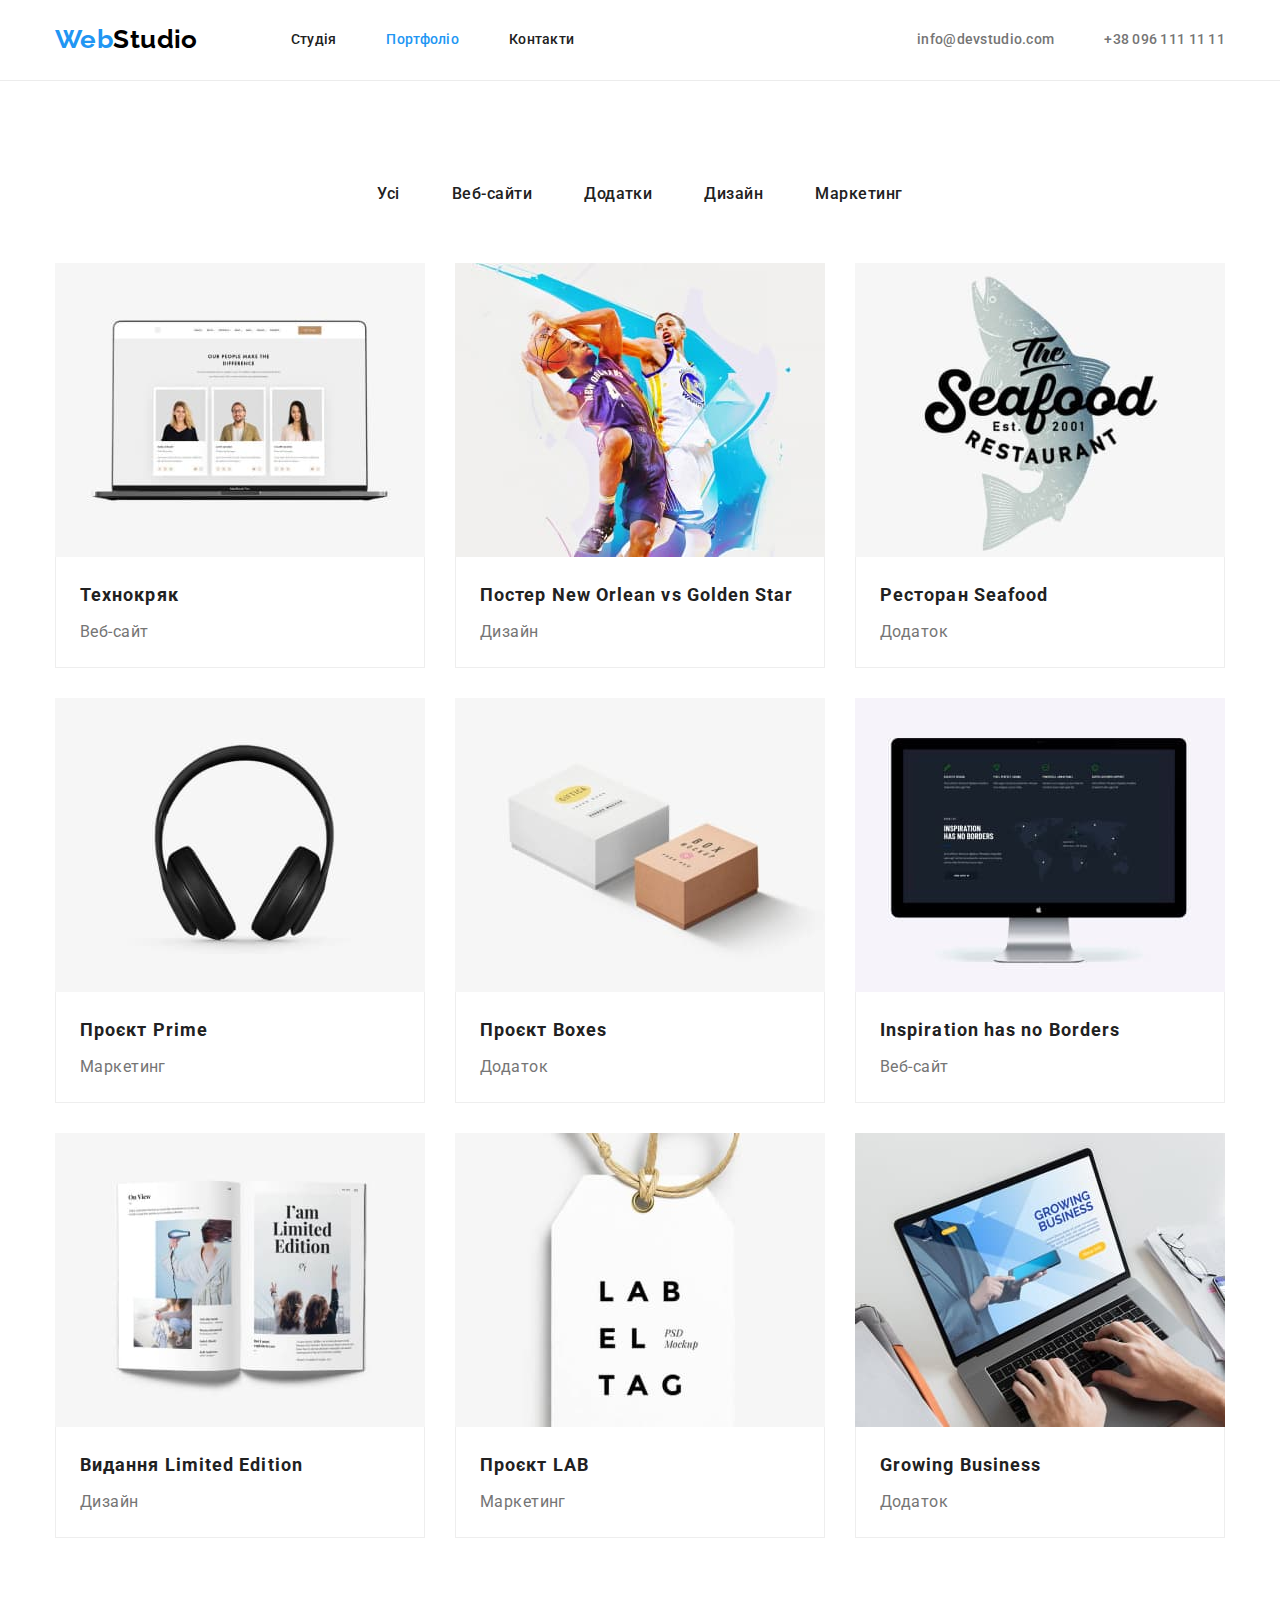
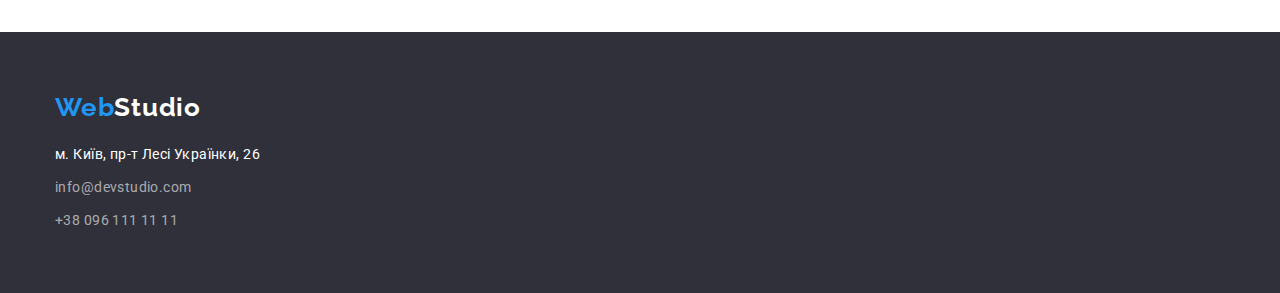
==== portfolio.html @ 1ce5d3e1 "copy 3" ====
<!DOCTYPE html>
<html lang="uk">
  <head>
    <meta charset="UTF-8" />
    <meta http-equiv="X-UA-Compatible" content="IE=edge" />
    <meta name="viewport" content="width=device-width, initial-scale=1.0" />
    <title lang="en">WebStudio</title>
    <link
      rel="stylesheet"
      href="https://cdnjs.cloudflare.com/ajax/libs/modern-normalize/1.1.0/modern-normalize.min.css"
      integrity="sha512-wpPYUAdjBVSE4KJnH1VR1HeZfpl1ub8YT/NKx4PuQ5NmX2tKuGu6U/JRp5y+Y8XG2tV+wKQpNHVUX03MfMFn9Q=="
      crossorigin="anonymous"
      referrerpolicy="no-referrer"
    />
    <link rel="stylesheet" href="./css/styles.css" />
    <link rel="preconnect" href="https://fonts.googleapis.com" />
    <link rel="preconnect" href="https://fonts.gstatic.com" crossorigin />
    <link
      href="https://fonts.googleapis.com/css2?family=Raleway:wght@700&family=Roboto:wght@400;500;700;900&display=swap"
      rel="stylesheet"
    />
  </head>
  <body>
    <header class="header">
      <div class="container main-header">
        <nav class="nav">
          <a class="header-logo link" href="./index.html" lang="en"
            >Web<span class="logo-link">Studio</span>
          </a>
          <ul class="header-list list">
            <li class="header-item">
              <a class="header-link link" href="./index.html">Студія</a>
            </li>
            <li class="header-item">
              <a class="header-link link current" href="./portfolio.html">Портфоліо</a>
            </li>
            <li class="header-item">
              <a class="header-link link" href="./index.html">Контакти</a>
            </li>
          </ul>
        </nav>
        <ul class="header-list-contact list">
          <li class="header-item">
            <a class="header-link-right link" href="mailto:info@devstudio.com"
              >info@devstudio.com</a
            >
          </li>
          <li class="header-item">
            <a class="header-link-right link" href="tel:+380961111111">+38 096 111 11 11</a>
          </li>
        </ul>
      </div>
    </header>
    <main>
      <section class="project section">
        <div class="container">
          <h1 class="visually-hidden">Portfolio</h1>
          <ul class="filers-list list">
            <li class="filters-item"><button class="filters-btn" type="button">Усі</button></li>
            <li class="filters-item">
              <button class="filters-btn" type="button">Веб-сайти</button>
            </li>
            <li class="filters-item"><button class="filters-btn" type="button">Додатки</button></li>
            <li class="filters-item"><button class="filters-btn" type="button">Дизайн</button></li>
            <li class="filters-item">
              <button class="filters-btn" type="button">Маркетинг</button>
            </li>
          </ul>
          <ul class="project-list list">
            <li class="project-item">
              <a class="project-link link" href="">
                <img
                  class="img"
                  src="./images/portfolio/portfolio_1.jpg"
                  alt="Ноутбук"
                  width="370"
                  height="294"
                />
                <div class="icone-text">
                  <h2 class="project-subtitle">Технокряк</h2>
                  <p class="project-text">Веб-сайт</p>
                </div>
              </a>
            </li>
            <li class="project-item">
              <a class="project-link link" href="">
                <img
                  class="img"
                  src="./images/portfolio/portfolio_2.jpg"
                  alt="Постер волейболистів"
                  width="370"
                  height="294"
                />
                <div class="icone-text">
                  <h2 class="project-subtitle">Постер New Orlean vs Golden Star</h2>
                  <p class="project-text">Дизайн</p>
                </div>
              </a>
            </li>
            <li class="project-item">
              <a class="project-link link" href="">
                <img
                  class="img"
                  src="./images/portfolio/portfolio_3.jpg"
                  alt="Емблема ресторана у формі риби"
                  width="370"
                  height="294"
                />
                <div class="icone-text">
                  <h2 class="project-subtitle">Ресторан Seafood</h2>
                  <p class="project-text">Додаток</p>
                </div>
              </a>
            </li>
            <li class="project-item">
              <a class="project-link link" href="">
                <img
                  class="img"
                  src="./images/portfolio/portfolio_4.jpg"
                  alt="Чорні навушники"
                  width="370"
                  height="294"
                />
                <div class="icone-text">
                  <h2 class="project-subtitle">Проєкт Prime</h2>
                  <p class="project-text">Маркетинг</p>
                </div>
              </a>
            </li>
            <li class="project-item">
              <a class="project-link link" href="">
                <img
                  class="img"
                  src="./images/portfolio/portfolio_5.jpg"
                  alt="Дві картонні коробки"
                  width="370"
                  height="294"
                />
                <div class="icone-text">
                  <h2 class="project-subtitle">Проєкт Boxes</h2>
                  <p class="project-text">Додаток</p>
                </div>
              </a>
            </li>
            <li class="project-item">
              <a class="project-link link" href="">
                <img
                  class="img"
                  src="./images/portfolio/portfolio_6.jpg"
                  alt="Монітор"
                  width="370"
                  height="294"
                />
                <div class="icone-text">
                  <h2 class="project-subtitle">Inspiration has no Borders</h2>
                  <p class="project-text">Веб-сайт</p>
                </div>
              </a>
            </li>
            <li class="project-item">
              <a class="project-link link" href="">
                <img
                  class="img"
                  src="./images/portfolio/portfolio_7.jpg"
                  alt="Розгорнута книга"
                  width="370"
                  height="294"
                />
                <div class="icone-text">
                  <h2 class="project-subtitle">Видання Limited Edition</h2>
                  <p class="project-text">Дизайн</p>
                </div>
              </a>
            </li>
            <li class="project-item">
              <a class="project-link link" href="">
                <img
                  class="img"
                  src="./images/portfolio/portfolio_8.jpg"
                  alt="Лейбочка"
                  width="370"
                  height="294"
                />
                <div class="icone-text">
                  <h2 class="project-subtitle">Проєкт LAB</h2>
                  <p class="project-text">Маркетинг</p>
                </div>
              </a>
            </li>
            <li class="project-item">
              <a class="project-link link" href="">
                <img
                  class="img"
                  src="./images/portfolio/portfolio_9.jpg"
                  alt="Ноутбук"
                  width="370"
                  height="294"
                />
                <div class="icone-text">
                  <h2 class="project-subtitle">Growing Business</h2>
                  <p class="project-text">Додаток</p>
                </div>
              </a>
            </li>
          </ul>
        </div>
      </section>
    </main>
    <footer class="footer">
      <div class="container">
        <a class="footer-logo link" href="./index.html" lang="en"
          >Web<span class="logo-link-footer">Studio</span></a
        >
        <address class="footer-address">
          <ul class="footer-list">
            <li class="footer-item list">
              <a
                class="footer-link-place link"
                href="https://goo.gl/maps/7BdyWeGDy39fK2eF7"
                target="_blank"
                rel="noopener noreferrer nofollow"
              >
                м. Київ, пр-т Лесі Українки, 26
              </a>
            </li>
            <li class="footer-item list">
              <a class="footer-link link" href="mailto:info@devstudio.com">info@devstudio.com</a>
            </li>
            <li class="footer-item list">
              <a class="footer-link link" href="tel:+380961111111">+38 096 111 11 11</a>
            </li>
          </ul>
        </address>
      </div>
    </footer>
  </body>
</html>
---- css/styles.css ----
html {
  box-sizing: border-box;
  /* position: relative;
  width: 1600px;
  height: 2346px; */
}

*,
*::before,
*::after {
  box-sizing: inherit;
  margin: 0;
  padding: 0;
  list-style: none;
}

:root {
  --main-text-color: #212121;
  --secondary-text-color: #ffffff;
  --ouwer-text-color: #757575;
  --acent-color: #2196f3;
  --contener-color: #eeeeee;
  --logo-color-text: #000000;
  --buttons-port-color: #f5f4fa;
  --footer-text-color: rgba(255, 255, 255, 0.6);
  --background-footer-color: #2f303a;
  --background-section: #e5e5e5;
  --line-color: #ececec;
  --background-color: #ffffff;
  --icon-color: #afb1b8;
  --main-font: Roboto, sans-serif;
}

body {
  background-color: var(--background-color);
  color: var(--main-text-color);
  font-family: var(--main-font);
  font-size: 14px;
  letter-spacing: 0.03em;
}

/* :root {
  --main-title-color: #212121;
  --mail-font: 'Roboto', sans-serif;
  --main-background: #ffffff;
  --accent-color: #2196f3;
} */

/* body {
  font-family: 'Roboto', sans-serif;
  background-color: #ffffff;
  color: #212121;
  font-size: 14px;
  letter-spacing: 0.03em;
} */

h1,
h2,
h3,
h4,
h5,
h6,
p {
  margin: 0;
}

ul,
ol {
  margin: 0;
  padding-left: 0;
}

.list {
  list-style: none;
  padding-left: 0;
  margin: 0;
}

.link {
  text-decoration: none;
}

img {
  display: block;
  max-width: 100%;
  height: auto;
}

address {
  font-style: normal;
}

button {
  display: block;
  cursor: pointer;
  border: none;
  border-radius: 4px;
}

.visually-hidden {
  position: absolute;
  white-space: nowrap;
  width: 1px;
  height: 1px;
  overflow: hidden;
  border: 0;
  padding: 0;
  clip: rect(0 0 0 0);
  clip-path: inset(50%);
  margin: -1px;
}

.container {
  /* margin-left: auto;
/* margin-right: auto; */
  /* padding-left: 15px;
  padding-right: 15px; */
  /* outline: 2px solid red; */
  width: 1200px;
  margin: 0 auto;
  padding: 0 15px;
}

.section {
  padding-top: 94px;
  padding-bottom: 94px;
}

/* --------------header------------- */

.header {
  background-color: var(--background-color);
  padding-top: 24px;
  padding-bottom: 25px;
  border-bottom: 1px solid var(--line-color);
}

.main-header {
  display: flex;
  align-items: center;
}

.header-list {
  display: flex;
  gap: 50px;
}

.header-list .header-item {
  /* background-color: gold; */
  /* border: 2px solid tomato; */
}

/* .header-list .header-item + .header-item {
  margin-left: 50px;
} */

/* .header-list .header-item:not(:last-child) {
  margin-right: 50px;
} */

.nav {
  display: flex;
  align-items: center;
}
.header-logo {
  font-family: 'Raleway', sans-serif;
  font-weight: 700;
  font-size: 26px;
  line-height: 1.19;
  margin-right: 93px;
  color: var(--acent-color);
}

.logo-link {
  color: var(--logo-color-text);
}

.header-link {
  font-weight: 500;
  line-height: 1.14;
  letter-spacing: 0.02em;
  text-align: center;
  color: var(--main-text-color);
}

.header-link:hover,
.header-link:focus,
.header-link-right:hover,
.header-link-right:focus {
  color: var(--acent-color);
}

.current {
  color: var(--acent-color);
}

.header-list-contact {
  display: flex;
  margin-left: auto;
}

.header-list-contact .header-item + .header-item {
  margin-left: 50px;
}

.header-link-right {
  font-weight: 500;
  line-height: 1.14;
  letter-spacing: 0.02em;
  color: var(--ouwer-text-color);
  /* padding-top: 32px;
  padding-bottom: 32px;
  display: block; */
}

/* -------------hero------------- */

.hero {
  padding-top: 200px;
  padding-bottom: 200px;
  background-color: var(--background-footer-color);
}

/* .hero-content {
} */

.hero-title {
  font-weight: 900;
  font-size: 44px;
  line-height: 1.36;
  letter-spacing: 0.06em;
  text-align: center;
  text-transform: uppercase;
  color: var(--secondary-text-color);
  max-width: 696px;
  margin: 0 auto 30px auto;
}

.hero-btn {
  font-family: inherit;
  font-weight: 700;
  font-size: 16px;
  line-height: 1.88;
  letter-spacing: 0.06em;
  color: var(--secondary-text-color);
  background: var(--acent-color);
  cursor: pointer;
  border-radius: 4px;
  border: 0;
  min-width: 216px;
  /* width: 216px;
  height: 50px; */
  padding: 10px 32px;
  text-align: center;
  margin: 0 auto;
  display: block;
}

.hero-btn:hover,
.hero-btn:focus {
  background: #188ce8;
}

/* ----------------second-section------------ */

.second-section {
  background-color: var(--background-color);
}
.second-section-list {
  display: flex;
  gap: 30px;
}

/* .second-section-item {
} */
.second-section-subtitle {
  font-weight: 700;
  line-height: 1.14;
  font-size: 14px;
  text-transform: uppercase;
  color: var(--main-text-color);
  margin-bottom: 10px;
}
.second-section-text {
  line-height: 1.71;
  color: var(--ouwer-text-color);
}

/* -----------------third-section------------- */
.third-section {
  background-color: var(--background-color);
  padding-top: 0;
}
.third-section-title {
  font-weight: 700;
  font-size: 36px;
  line-height: 1.17;
  text-align: center;
  color: var(--main-text-color);
  margin-bottom: 50px;
}
.third-section-list {
  display: flex;
  gap: 30px;
}
/* .third-section-item {
}
.third-section-images {
} */

/* --------------------fourth-section------------- */

.fourth-section {
  background-color: #f5f4fa;
}
.fourth-section-title {
  font-weight: 700;
  font-size: 36px;
  line-height: 1.17;
  text-align: center;
  color: var(--main-text-color);
  margin-bottom: 50px;
}
.fourth-section-list {
  display: flex;
  gap: 30px;
}
.fourth-section-item {
  width: calc((100%-90) / 4);
  box-shadow: 0px 1px 3px rgba(0, 0, 0, 0.12), 0px 1px 1px rgba(0, 0, 0, 0.14),
    0px 2px 1px rgba(0, 0, 0, 0.2);
  border-radius: 0px 0px 4px 4px;
}

/* .fourth-section-images {
} */
.fourth-section-subtitle {
  font-weight: 500;
  font-size: 16px;
  line-height: 1.19;
  text-align: center;
  color: var(--main-text-color);
  margin-bottom: 10px;
}
.fourth-section-text {
  font-size: 16px;
  line-height: 1.19;
  text-align: center;
  color: var(--ouwer-text-color);
}

.introducing {
  padding-top: 30px;
  padding-bottom: 30px;
  background-color: var(--background-color);
}

/* --------------footer------------- */

.footer {
  background-color: var(--background-footer-color);
  padding-top: 60px;
  padding-bottom: 60px;
}
.footer-logo {
  font-family: 'Raleway', sans-serif;
  font-style: normal;
  font-weight: 700;
  font-size: 26px;
  line-height: 1.19;
  letter-spacing: 0.03em;
  color: var(--acent-color);
  margin-bottom: 20px;
  display: inline-block;
}

.logo-link-footer {
  color: var(--secondary-text-color);
}

/* .footer-address {
} */
/* .footer-list {
}
.footer-item {
} */
.footer-link-place {
  font-style: normal;
  font-weight: 400;
  line-height: 1.71;
  color: var(--secondary-text-color);
}

.footer-link-place:hover,
.footer-link-place:focus {
  color: var(--acent-color);
  cursor: pointer;
}

.footer-link {
  font-style: normal;
  font-weight: 400;
  line-height: 1.71;
  color: var(--footer-text-color);
  margin-top: 9px;
  margin-top: 9px;
  display: block;
}

.footer-link:hover,
.footer-link:focus {
  color: var(--acent-color);
}

/* -----------------portfolio------------ */
/* -----------------project------------------ */

.project {
  background-color: var(--background-color);
  /* color: var(--main-text-color); */
}

.filers-list {
  margin-bottom: 50px;
  display: flex;
  justify-content: center;
  gap: 8px;
}

.filters-item {
  width: calc((100% - 32) / 5);
}

.filters-btn {
  font-family: var(--main-font);
  font-style: normal;
  font-weight: 500;
  font-size: 16px;
  line-height: 1.62;
  text-align: center;
  letter-spacing: 0.03em;
  color: var(--main-text-color);
  background: var(--buttons-port-colo);
  border-radius: 4px;
  border: 0;
  cursor: pointer;
  /* min-width: 73px; */
  padding: 6px 22px;
}

.filters-btn:hover,
.filters-btn:focus {
  color: var(--secondary-text-color);
  background-color: var(--acent-color);
}

.project-list {
  display: flex;
  flex-wrap: wrap;
  gap: 30px;
}

.project-item {
  width: calc((100% - 60) / 3);
}

.icone-text {
  padding: 20px 24px;
  color: var(--main-text-color);
  border: 1px solid var(--contener-color);
  border-top: none;
}
/* .project-link {
} */

.project-subtitle {
  font-weight: 700;
  font-size: 18px;
  line-height: 2;
  letter-spacing: 0.06em;
}
.project-text {
  font-weight: 400;
  font-size: 16px;
  line-height: 1.88;
  color: var(--ouwer-text-color);
  margin-top: 4px;
}
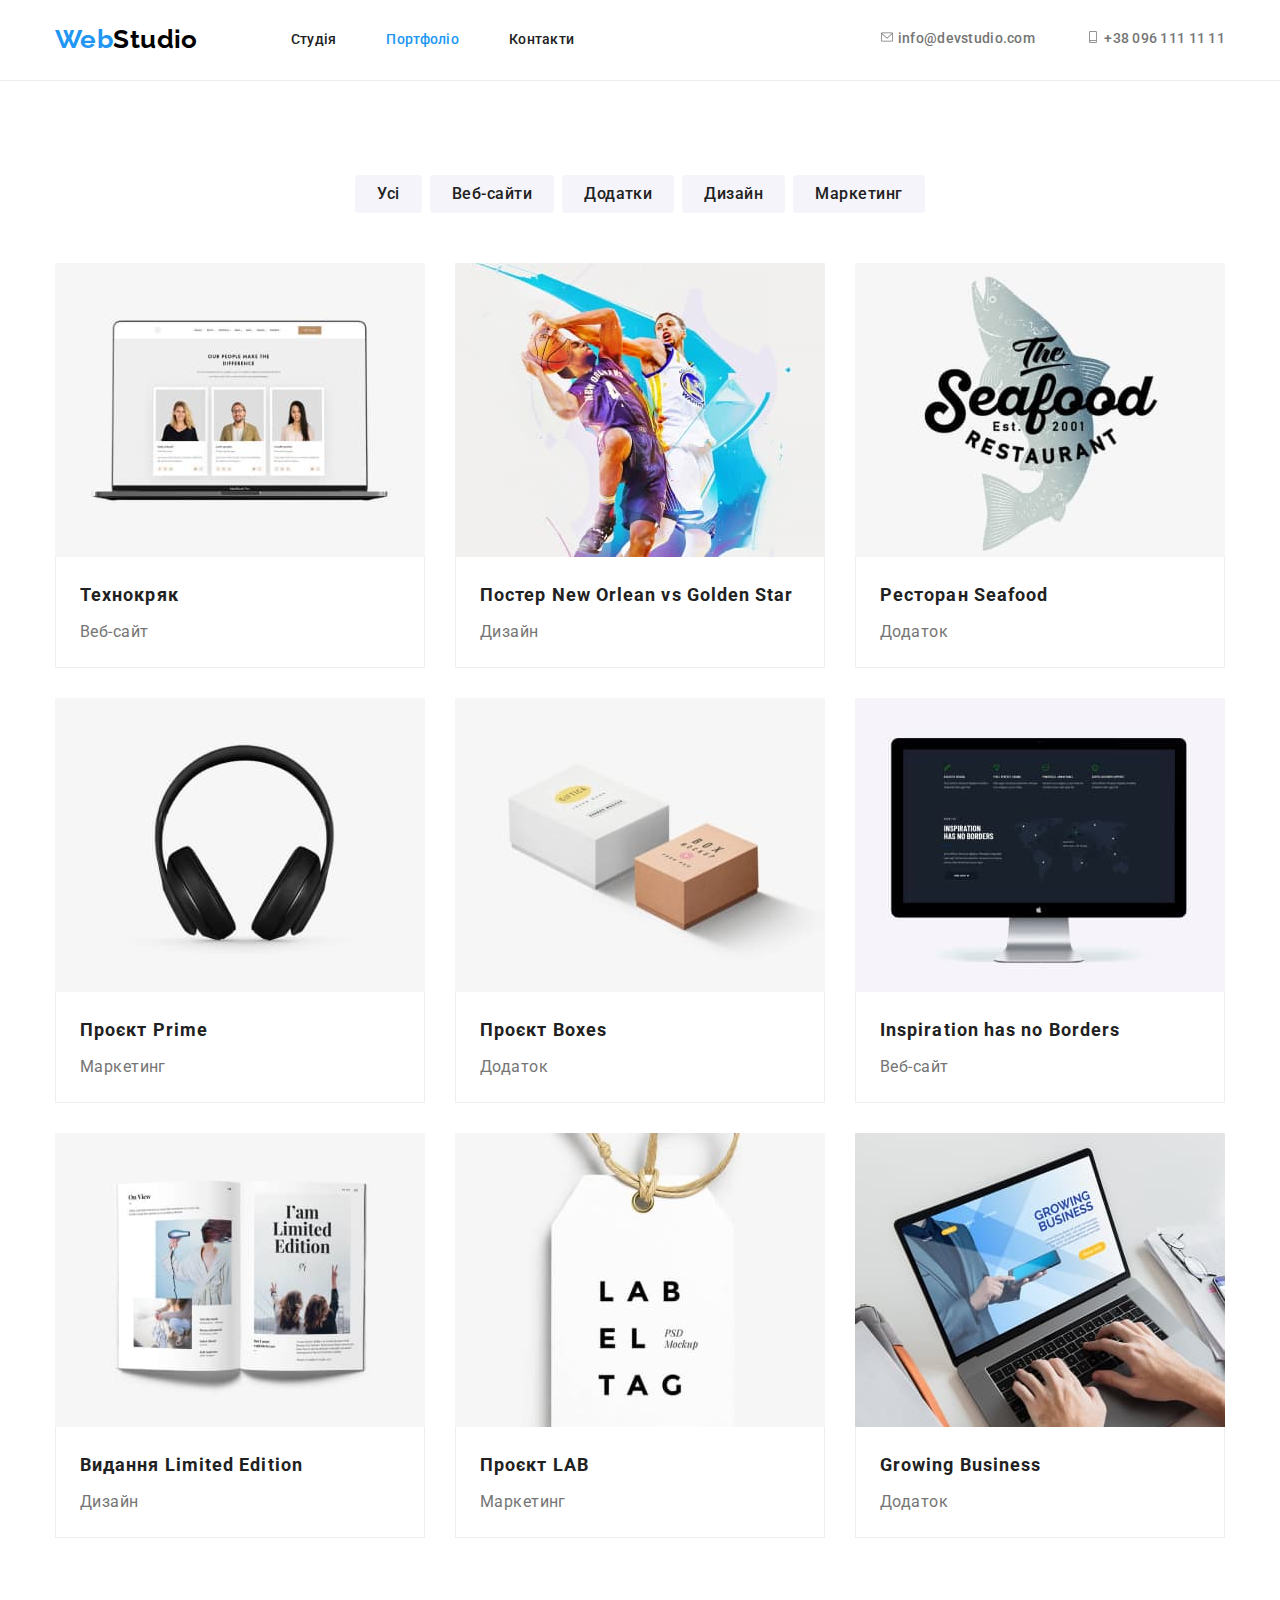
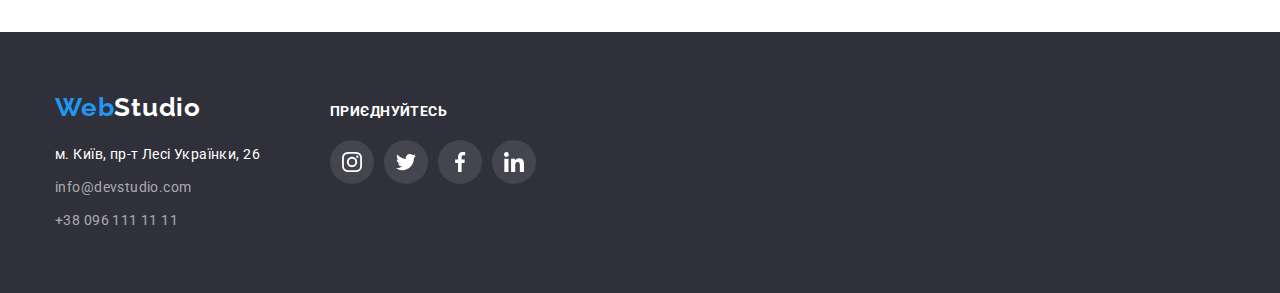
==== commit ab57ee23: "add svg portfolio" ====
--- a/portfolio.html
+++ b/portfolio.html
@@ -41,12 +41,24 @@
         </nav>
         <ul class="header-list-contact list">
           <li class="header-item">
-            <a class="header-link-right link" href="mailto:info@devstudio.com"
-              >info@devstudio.com</a
+            <a class="header-link-right link" href="mailto:info@devstudio.com">
+              <span class="icon-block">
+                <svg class="contact-icon" width="16" height="12">
+                  <use href="./images/symbol-defs.svg#icon-envelope"></use>
+                </svg>
+              </span>
+              info@devstudio.com</a
             >
           </li>
           <li class="header-item">
-            <a class="header-link-right link" href="tel:+380961111111">+38 096 111 11 11</a>
+            <a class="header-link-right link" href="tel:+380961111111">
+              <span class="icon-block">
+                <svg class="contact-icon" width="16" height="12">
+                  <use href="./images/symbol-defs.svg#icon-smartphone"></use>
+                </svg>
+              </span>
+              +38 096 111 11 11</a
+            >
           </li>
         </ul>
       </div>
@@ -207,30 +219,65 @@
       </section>
     </main>
     <footer class="footer">
-      <div class="container">
-        <a class="footer-logo link" href="./index.html" lang="en"
-          >Web<span class="logo-link-footer">Studio</span></a
-        >
-        <address class="footer-address">
-          <ul class="footer-list">
-            <li class="footer-item list">
-              <a
-                class="footer-link-place link"
-                href="https://goo.gl/maps/7BdyWeGDy39fK2eF7"
-                target="_blank"
-                rel="noopener noreferrer nofollow"
-              >
-                м. Київ, пр-т Лесі Українки, 26
-              </a>
-            </li>
-            <li class="footer-item list">
-              <a class="footer-link link" href="mailto:info@devstudio.com">info@devstudio.com</a>
-            </li>
-            <li class="footer-item list">
-              <a class="footer-link link" href="tel:+380961111111">+38 096 111 11 11</a>
-            </li>
-          </ul>
-        </address>
+      <div class="container end-b">
+        <div class="fotter-address">
+          <a class="footer-logo link" href="./index.html" lang="en"
+            >Web<span class="logo-link-footer">Studio</span></a
+          >
+          <address class="footer-address">
+            <ul class="footer-list">
+              <li class="footer-item list">
+                <a
+                  class="footer-link-place link"
+                  href="https://goo.gl/maps/7BdyWeGDy39fK2eF7"
+                  target="_blank"
+                  rel="noopener noreferrer nofollow"
+                >
+                  м. Київ, пр-т Лесі Українки, 26
+                </a>
+              </li>
+              <li class="footer-item list">
+                <a class="footer-link link" href="mailto:info@devstudio.com">info@devstudio.com</a>
+              </li>
+              <li class="footer-item list">
+                <a class="footer-link link" href="tel:+380961111111">+38 096 111 11 11</a>
+              </li>
+            </ul>
+          </address>
+        </div>
+        <div class="footer-an">
+          <p class="footer-text">приєднуйтесь</p>
+          <ul class="footer-text-list">
+            <li class="footer-text-item">
+              <a class="footer-text-link" href="">
+                <svg class="footer-soc-icon" width="20" height="20">
+                  <use href="./images/symbol-defs.svg#icon-instagram"></use>
+                </svg>
+              </a>
+            </li>
+            <li class="footer-text-item">
+              <a class="footer-text-link" href="">
+                <svg class="footer-soc-icon" width="20" height="20">
+                  <use href="./images/symbol-defs.svg#icon-twitter"></use>
+                </svg>
+              </a>
+            </li>
+            <li class="footer-text-item">
+              <a class="footer-text-link" href="">
+                <svg class="footer-soc-icon" width="20" height="20">
+                  <use href="./images/symbol-defs.svg#icon-facebook"></use>
+                </svg>
+              </a>
+            </li>
+            <li class="footer-text-item">
+              <a class="footer-text-link" href="">
+                <svg class="footer-soc-icon" width="20" height="20">
+                  <use href="./images/symbol-defs.svg#icon-linkedin"></use>
+                </svg>
+              </a>
+            </li>
+          </ul>
+        </div>
       </div>
     </footer>
   </body>
--- a/css/styles.css
+++ b/css/styles.css
@@ -208,21 +208,43 @@
   line-height: 1.14;
   letter-spacing: 0.02em;
   color: var(--ouwer-text-color);
+  display: block;
   /* padding-top: 32px;
   padding-bottom: 32px;
   display: block; */
 }
 
+.header-item {
+  display: block;
+}
+
+.contact-icon {
+  fill: #757575;
+}
+
+.header-link-right:hover .contact-icon,
+.header-link-right:focus .contact-icon {
+  fill: var(--acent-color);
+}
+
 /* -------------hero------------- */
 
 .hero {
+  /* background-color: var(--background-footer-color); */
   padding-top: 200px;
   padding-bottom: 200px;
-  background-color: var(--background-footer-color);
-}
-
-/* .hero-content {
-} */
+  background-color: #c4c4c4;
+  background-image: linear-gradient(rgba(47, 48, 58, 0.4), rgba(47, 48, 58, 0.4)),
+    url(../images/hero-bg.jpg);
+  background-repeat: no-repeat;
+  background-position: center;
+  background-size: 1600px 600px;
+  border: rgba(47, 48, 58, 0.4);
+  bor
+}
+
+.hero-content {
+}
 
 .hero-title {
   font-weight: 900;
@@ -266,13 +288,37 @@
 .second-section {
   background-color: var(--background-color);
 }
+
+.second-icon-list {
+  display: flex;
+  gap: 30px;
+}
+
+.second-icon-link {
+}
+
+.second-icon-items {
+  width: 270px;
+  height: 120px;
+  background: #f5f4fa;
+  border-radius: 4px;
+  margin-bottom: 30px;
+  display: flex;
+  align-items: center;
+  justify-content: center;
+  cursor: pointer;
+}
+
 .second-section-list {
   display: flex;
   gap: 30px;
 }
 
-/* .second-section-item {
-} */
+.second-section-item {
+  width: 270px;
+  align-items: center;
+  justify-content: center;
+}
 .second-section-subtitle {
   font-weight: 700;
   line-height: 1.14;
@@ -284,6 +330,9 @@
 .second-section-text {
   line-height: 1.71;
   color: var(--ouwer-text-color);
+}
+
+.second-icon-link {
 }
 
 /* -----------------third-section------------- */
@@ -347,6 +396,7 @@
   line-height: 1.19;
   text-align: center;
   color: var(--ouwer-text-color);
+  margin-bottom: 16px;
 }
 
 .introducing {
@@ -355,6 +405,84 @@
   background-color: var(--background-color);
 }
 
+.team-soc-list {
+  display: flex;
+  justify-content: center;
+  gap: 10px;
+}
+
+.team-soc-link {
+  width: 44px;
+  height: 44px;
+  border-radius: 50%;
+  background-color: var(--background-color);
+  display: flex;
+  align-items: center;
+  justify-content: center;
+  /* color: var(--icon-color); */
+}
+
+.team-soc-link:hover,
+.team-soc-link:focus {
+  cursor: pointer;
+  background-color: var(--acent-color);
+}
+
+.team-soc-icon {
+  fill: var(--icon-color);
+  /* fill: currentColor; */
+}
+
+.team-soc-link:hover .team-soc-icon,
+.team-soc-link:focus .team-soc-icon {
+  fill: var(--background-color);
+}
+
+/* ---------------clients---------------- */
+
+.clients {
+  background-color: var(--background-color);
+}
+.clients-title {
+  font-weight: 700;
+  font-size: 36px;
+  line-height: 1.17;
+  text-align: center;
+  color: var(--main-text-color);
+  margin-bottom: 50px;
+}
+.clients-list {
+  display: flex;
+  justify-content: center;
+  gap: 30px;
+}
+.clients-item {
+  width: 170px;
+  height: 92px;
+  border: 1px solid #afb1b8;
+  border-radius: 4px;
+  display: flex;
+  align-items: center;
+  justify-content: center;
+}
+
+.clients-item:hover,
+.clients-item:focus {
+  border: 1px solid #2196f3;
+  cursor: pointer;
+}
+
+.clients-item:hover .team-soc-icon,
+.clients-item:focus .team-soc-icon {
+  cursor: pointer;
+  fill: #2196f3;
+}
+.clients-link {
+}
+
+.team-soc-icon {
+  fill: var(--icon-color);
+}
 /* --------------footer------------- */
 
 .footer {
@@ -412,6 +540,49 @@
   color: var(--acent-color);
 }
 
+.end-b {
+  display: flex;
+  gap: 70px;
+  align-items: baseline;
+}
+
+.footer-an {
+}
+
+.footer-text {
+  font-weight: 700;
+  line-height: 1.14;
+  text-transform: uppercase;
+  color: #ffffff;
+  margin-bottom: 20px;
+}
+.footer-text-list {
+  display: inline-flex;
+  justify-content: center;
+  gap: 10px;
+}
+.footer-text-item {
+}
+.footer-text-link {
+  width: 44px;
+  height: 44px;
+  border-radius: 50%;
+  background-color: rgba(255, 255, 255, 0.1);
+  display: flex;
+  align-items: center;
+  justify-content: center;
+}
+
+.footer-soc-icon {
+  fill: var(--background-color);
+}
+
+.footer-text-link:hover,
+.footer-text-link:focus {
+  cursor: pointer;
+  background-color: var(--acent-color);
+}
+
 /* -----------------portfolio------------ */
 /* -----------------project------------------ */
 
@@ -440,7 +611,7 @@
   text-align: center;
   letter-spacing: 0.03em;
   color: var(--main-text-color);
-  background: var(--buttons-port-colo);
+  background-color: var(--buttons-port-color);
   border-radius: 4px;
   border: 0;
   cursor: pointer;
@@ -452,6 +623,9 @@
 .filters-btn:focus {
   color: var(--secondary-text-color);
   background-color: var(--acent-color);
+  box-shadow: 0px 3px 1px rgba(0, 0, 0, 0.1), 0px 1px 2px rgba(0, 0, 0, 0.08),
+    0px 2px 2px rgba(0, 0, 0, 0.12);
+  border-radius: 4px;
 }
 
 .project-list {
@@ -464,11 +638,19 @@
   width: calc((100% - 60) / 3);
 }
 
+.project-item:hover,
+.project-item:focus {
+  cursor: pointer;
+  box-shadow: 0px 1px 1px rgba(0, 0, 0, 0.12), 0px 4px 4px rgba(0, 0, 0, 0.06),
+    1px 4px 6px rgba(0, 0, 0, 0.16);
+}
+
 .icone-text {
   padding: 20px 24px;
   color: var(--main-text-color);
   border: 1px solid var(--contener-color);
   border-top: none;
+  background-color: var(--background-color);
 }
 /* .project-link {
 } */
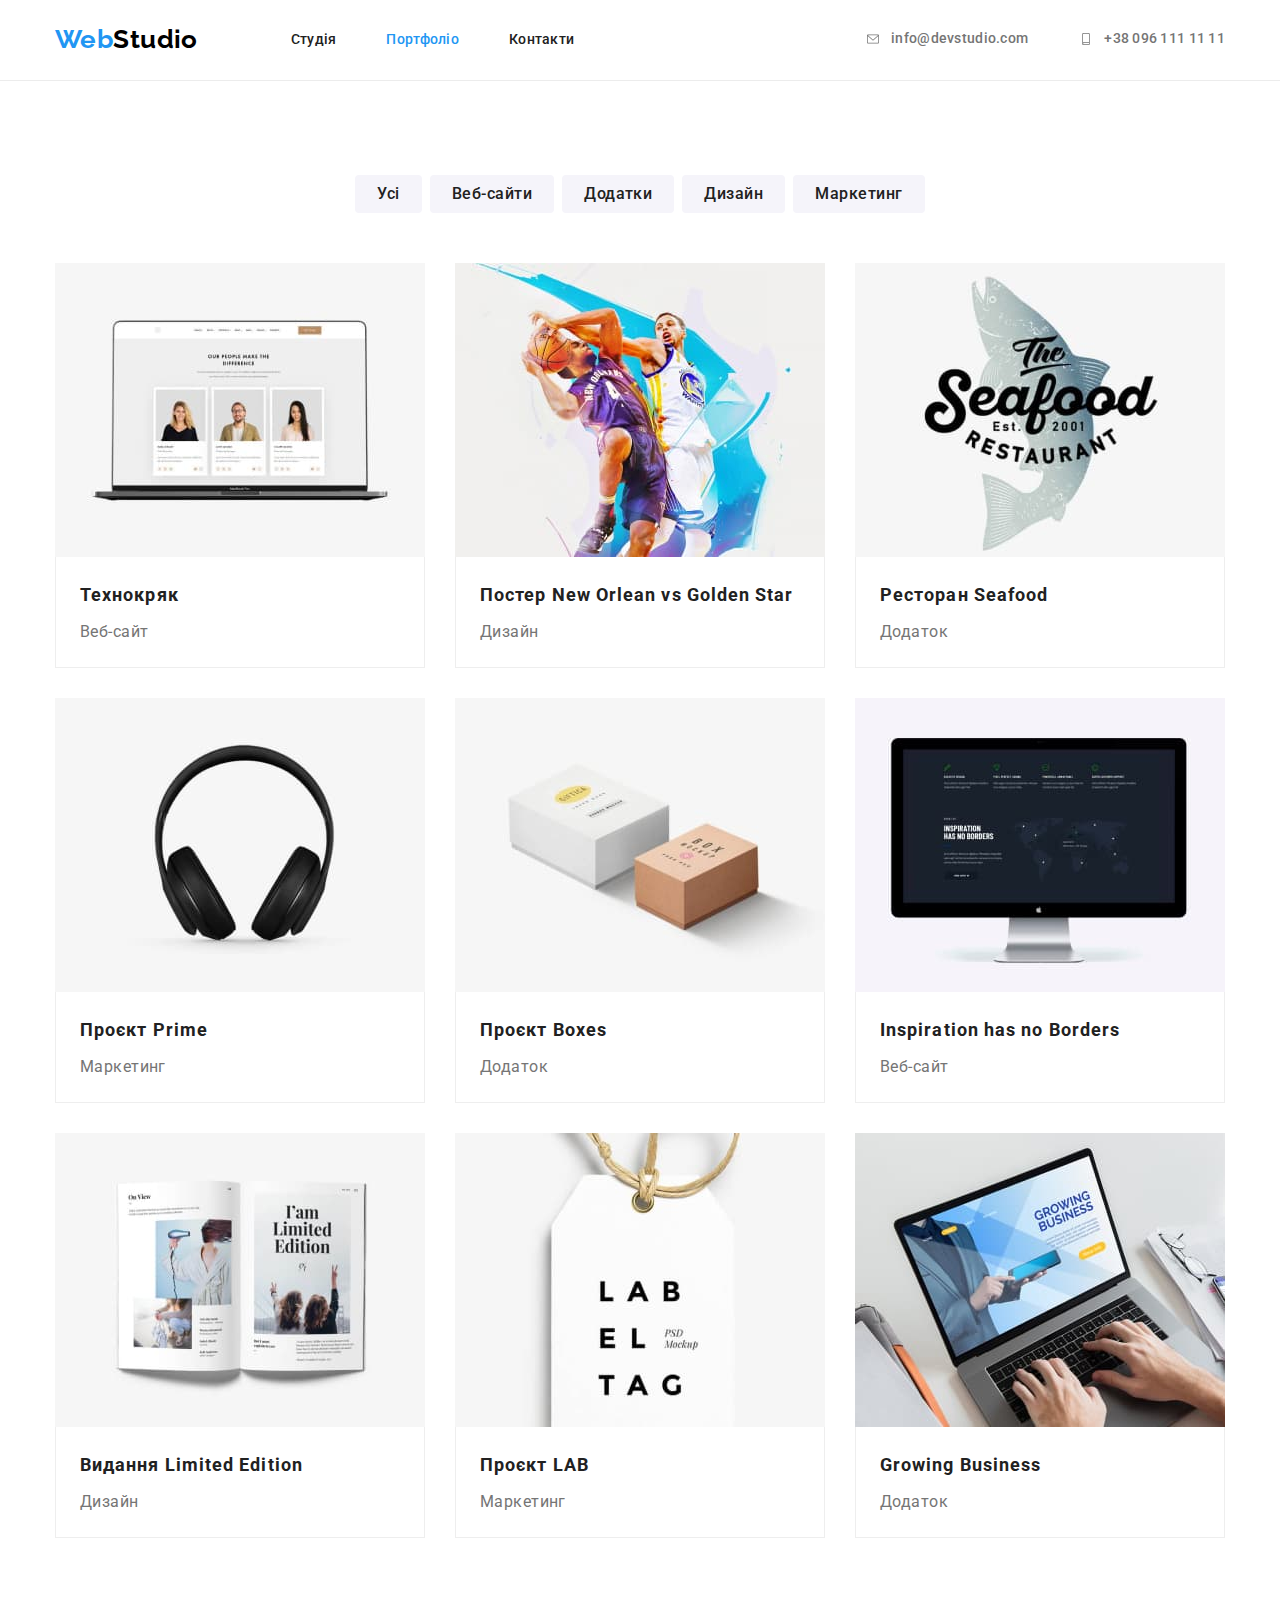
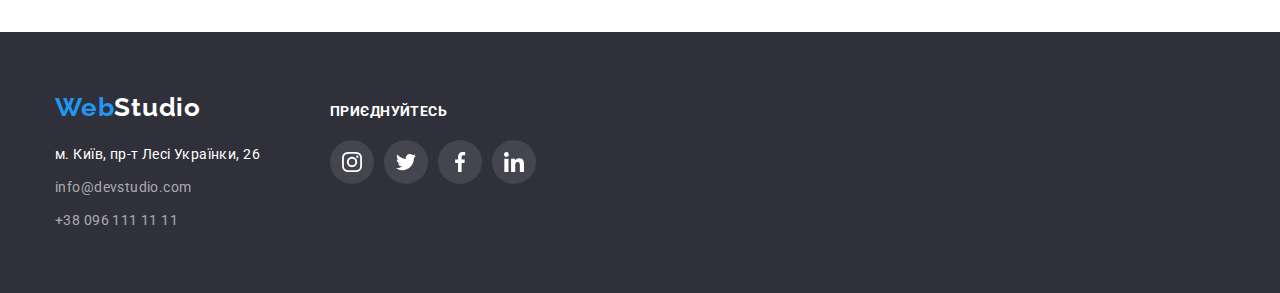
==== commit 69d2f7d5: "update" ====
--- a/portfolio.html
+++ b/portfolio.html
@@ -42,21 +42,17 @@
         <ul class="header-list-contact list">
           <li class="header-item">
             <a class="header-link-right link" href="mailto:info@devstudio.com">
-              <span class="icon-block">
-                <svg class="contact-icon" width="16" height="12">
-                  <use href="./images/symbol-defs.svg#icon-envelope"></use>
-                </svg>
-              </span>
+              <svg class="contact-icon" width="16" height="12">
+                <use href="./images/symbol-defs.svg#icon-envelope"></use>
+              </svg>
               info@devstudio.com</a
             >
           </li>
           <li class="header-item">
             <a class="header-link-right link" href="tel:+380961111111">
-              <span class="icon-block">
-                <svg class="contact-icon" width="16" height="12">
-                  <use href="./images/symbol-defs.svg#icon-smartphone"></use>
-                </svg>
-              </span>
+              <svg class="contact-icon" width="16" height="12">
+                <use href="./images/symbol-defs.svg#icon-smartphone"></use>
+              </svg>
               +38 096 111 11 11</a
             >
           </li>
--- a/css/styles.css
+++ b/css/styles.css
@@ -208,7 +208,8 @@
   line-height: 1.14;
   letter-spacing: 0.02em;
   color: var(--ouwer-text-color);
-  display: block;
+  display: flex;
+  align-items: center;
   /* padding-top: 32px;
   padding-bottom: 32px;
   display: block; */
@@ -219,13 +220,14 @@
 }
 
 .contact-icon {
-  fill: #757575;
-}
-
-.header-link-right:hover .contact-icon,
+  fill: currentColor;
+  margin-right: 10px;
+}
+
+/* .header-link-right:hover .contact-icon,
 .header-link-right:focus .contact-icon {
   fill: var(--acent-color);
-}
+} */
 
 /* -------------hero------------- */
 
@@ -238,9 +240,11 @@
     url(../images/hero-bg.jpg);
   background-repeat: no-repeat;
   background-position: center;
-  background-size: 1600px 600px;
+  background-size: cover;
   border: rgba(47, 48, 58, 0.4);
-  bor
+  max-width: 1700px;
+  height: 600px;
+  margin: 0 auto;
 }
 
 .hero-content {
@@ -289,15 +293,12 @@
   background-color: var(--background-color);
 }
 
-.second-icon-list {
+/* .second-icon-list {
   display: flex;
   gap: 30px;
-}
+} */
 
 .second-icon-link {
-}
-
-.second-icon-items {
   width: 270px;
   height: 120px;
   background: #f5f4fa;
@@ -309,6 +310,18 @@
   cursor: pointer;
 }
 
+.second-icon-items {
+  /* width: 270px;
+  height: 120px;
+  background: #f5f4fa;
+  border-radius: 4px;
+  margin-bottom: 30px;
+  display: flex;
+  align-items: center;
+  justify-content: center;
+  cursor: pointer; */
+}
+
 .second-section-list {
   display: flex;
   gap: 30px;
@@ -419,24 +432,25 @@
   display: flex;
   align-items: center;
   justify-content: center;
-  /* color: var(--icon-color); */
+  color: var(--icon-color);
 }
 
 .team-soc-link:hover,
 .team-soc-link:focus {
-  cursor: pointer;
+  /* cursor: pointer; */
   background-color: var(--acent-color);
+  color: var(--background-color);
 }
 
 .team-soc-icon {
-  fill: var(--icon-color);
-  /* fill: currentColor; */
-}
-
-.team-soc-link:hover .team-soc-icon,
+  /* fill: var(--icon-color); */
+  fill: currentColor;
+}
+
+/* .team-soc-link:hover .team-soc-icon,
 .team-soc-link:focus .team-soc-icon {
   fill: var(--background-color);
-}
+} */
 
 /* ---------------clients---------------- */
 
@@ -457,6 +471,21 @@
   gap: 30px;
 }
 .clients-item {
+}
+
+.clients-link:hover,
+.clients-link:focus {
+  border: 1px solid #2196f3;
+  color: var(--acent-color);
+  /* cursor: pointer; */
+}
+
+/* .clients-item:hover .team-soc-icon,
+.clients-item:focus .team-soc-icon {
+  cursor: pointer;
+  fill: #2196f3;
+} */
+.clients-link {
   width: 170px;
   height: 92px;
   border: 1px solid #afb1b8;
@@ -464,24 +493,11 @@
   display: flex;
   align-items: center;
   justify-content: center;
-}
-
-.clients-item:hover,
-.clients-item:focus {
-  border: 1px solid #2196f3;
-  cursor: pointer;
-}
-
-.clients-item:hover .team-soc-icon,
-.clients-item:focus .team-soc-icon {
-  cursor: pointer;
-  fill: #2196f3;
-}
-.clients-link {
-}
-
-.team-soc-icon {
-  fill: var(--icon-color);
+  color: var(--icon-color);
+}
+
+.team-icon {
+  fill: currentColor;
 }
 /* --------------footer------------- */
 
@@ -638,8 +654,8 @@
   width: calc((100% - 60) / 3);
 }
 
-.project-item:hover,
-.project-item:focus {
+.project-link:hover,
+.project-link:focus {
   cursor: pointer;
   box-shadow: 0px 1px 1px rgba(0, 0, 0, 0.12), 0px 4px 4px rgba(0, 0, 0, 0.06),
     1px 4px 6px rgba(0, 0, 0, 0.16);
@@ -652,8 +668,10 @@
   border-top: none;
   background-color: var(--background-color);
 }
-/* .project-link {
-} */
+
+.project-link {
+  display: block;
+}
 
 .project-subtitle {
   font-weight: 700;
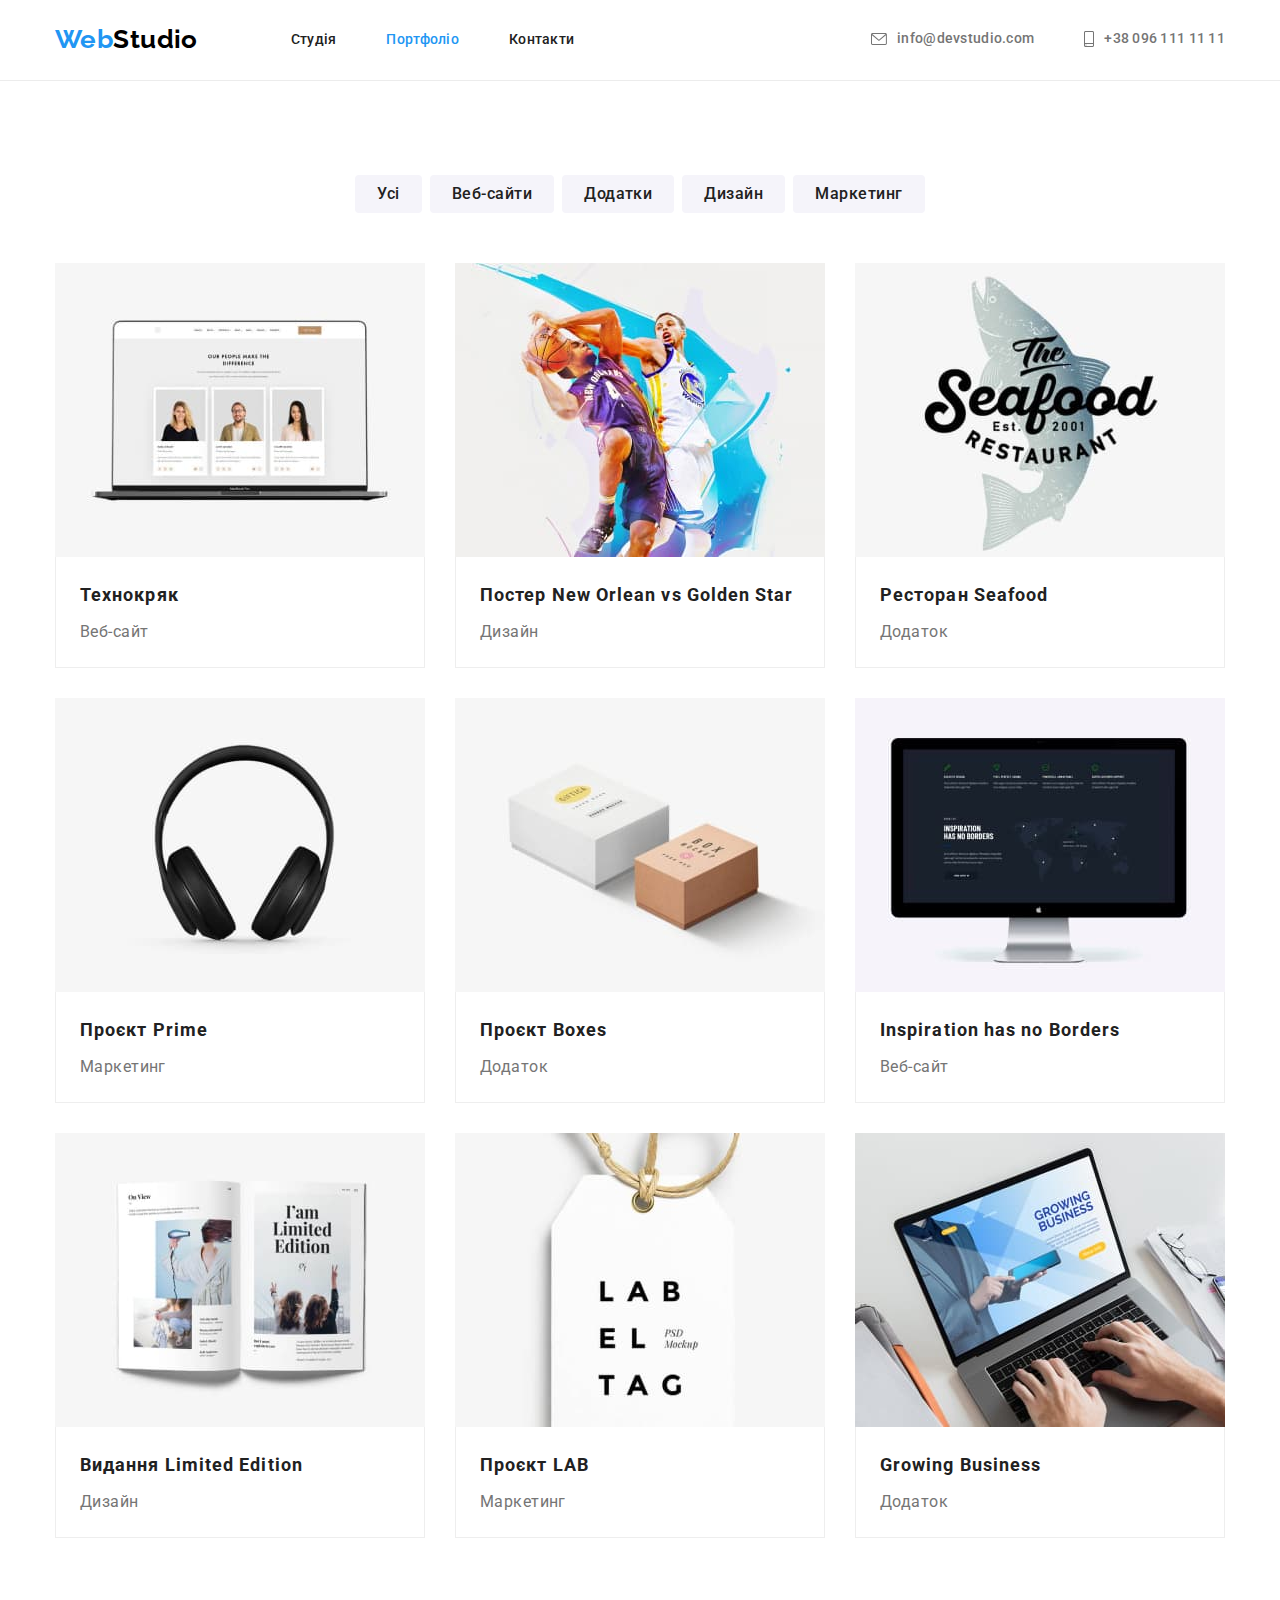
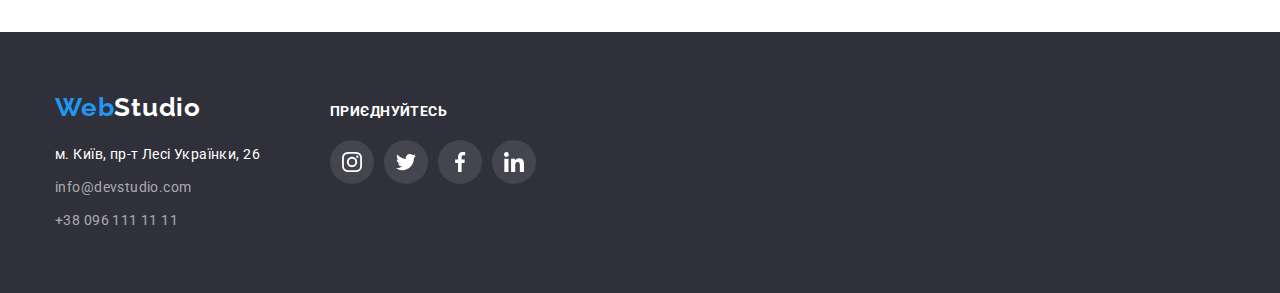
==== commit edb29543: "update symbols" ====
--- a/portfolio.html
+++ b/portfolio.html
@@ -50,7 +50,7 @@
           </li>
           <li class="header-item">
             <a class="header-link-right link" href="tel:+380961111111">
-              <svg class="contact-icon" width="16" height="12">
+              <svg class="contact-icon" width="10" height="16">
                 <use href="./images/symbol-defs.svg#icon-smartphone"></use>
               </svg>
               +38 096 111 11 11</a
@@ -247,28 +247,28 @@
             <li class="footer-text-item">
               <a class="footer-text-link" href="">
                 <svg class="footer-soc-icon" width="20" height="20">
-                  <use href="./images/symbol-defs.svg#icon-instagram"></use>
-                </svg>
-              </a>
-            </li>
-            <li class="footer-text-item">
-              <a class="footer-text-link" href="">
-                <svg class="footer-soc-icon" width="20" height="20">
-                  <use href="./images/symbol-defs.svg#icon-twitter"></use>
-                </svg>
-              </a>
-            </li>
-            <li class="footer-text-item">
-              <a class="footer-text-link" href="">
-                <svg class="footer-soc-icon" width="20" height="20">
-                  <use href="./images/symbol-defs.svg#icon-facebook"></use>
-                </svg>
-              </a>
-            </li>
-            <li class="footer-text-item">
-              <a class="footer-text-link" href="">
-                <svg class="footer-soc-icon" width="20" height="20">
-                  <use href="./images/symbol-defs.svg#icon-linkedin"></use>
+                  <use href="./images/symbol-defs-1.svg#icon-instagram"></use>
+                </svg>
+              </a>
+            </li>
+            <li class="footer-text-item">
+              <a class="footer-text-link" href="">
+                <svg class="footer-soc-icon" width="20" height="20">
+                  <use href="./images/symbol-defs-1.svg#icon-twitter"></use>
+                </svg>
+              </a>
+            </li>
+            <li class="footer-text-item">
+              <a class="footer-text-link" href="">
+                <svg class="footer-soc-icon" width="20" height="20">
+                  <use href="./images/symbol-defs-1.svg#icon-facebook"></use>
+                </svg>
+              </a>
+            </li>
+            <li class="footer-text-item">
+              <a class="footer-text-link" href="">
+                <svg class="footer-soc-icon" width="20" height="20">
+                  <use href="./images/symbol-defs-1.svg#icon-linkedin"></use>
                 </svg>
               </a>
             </li>
